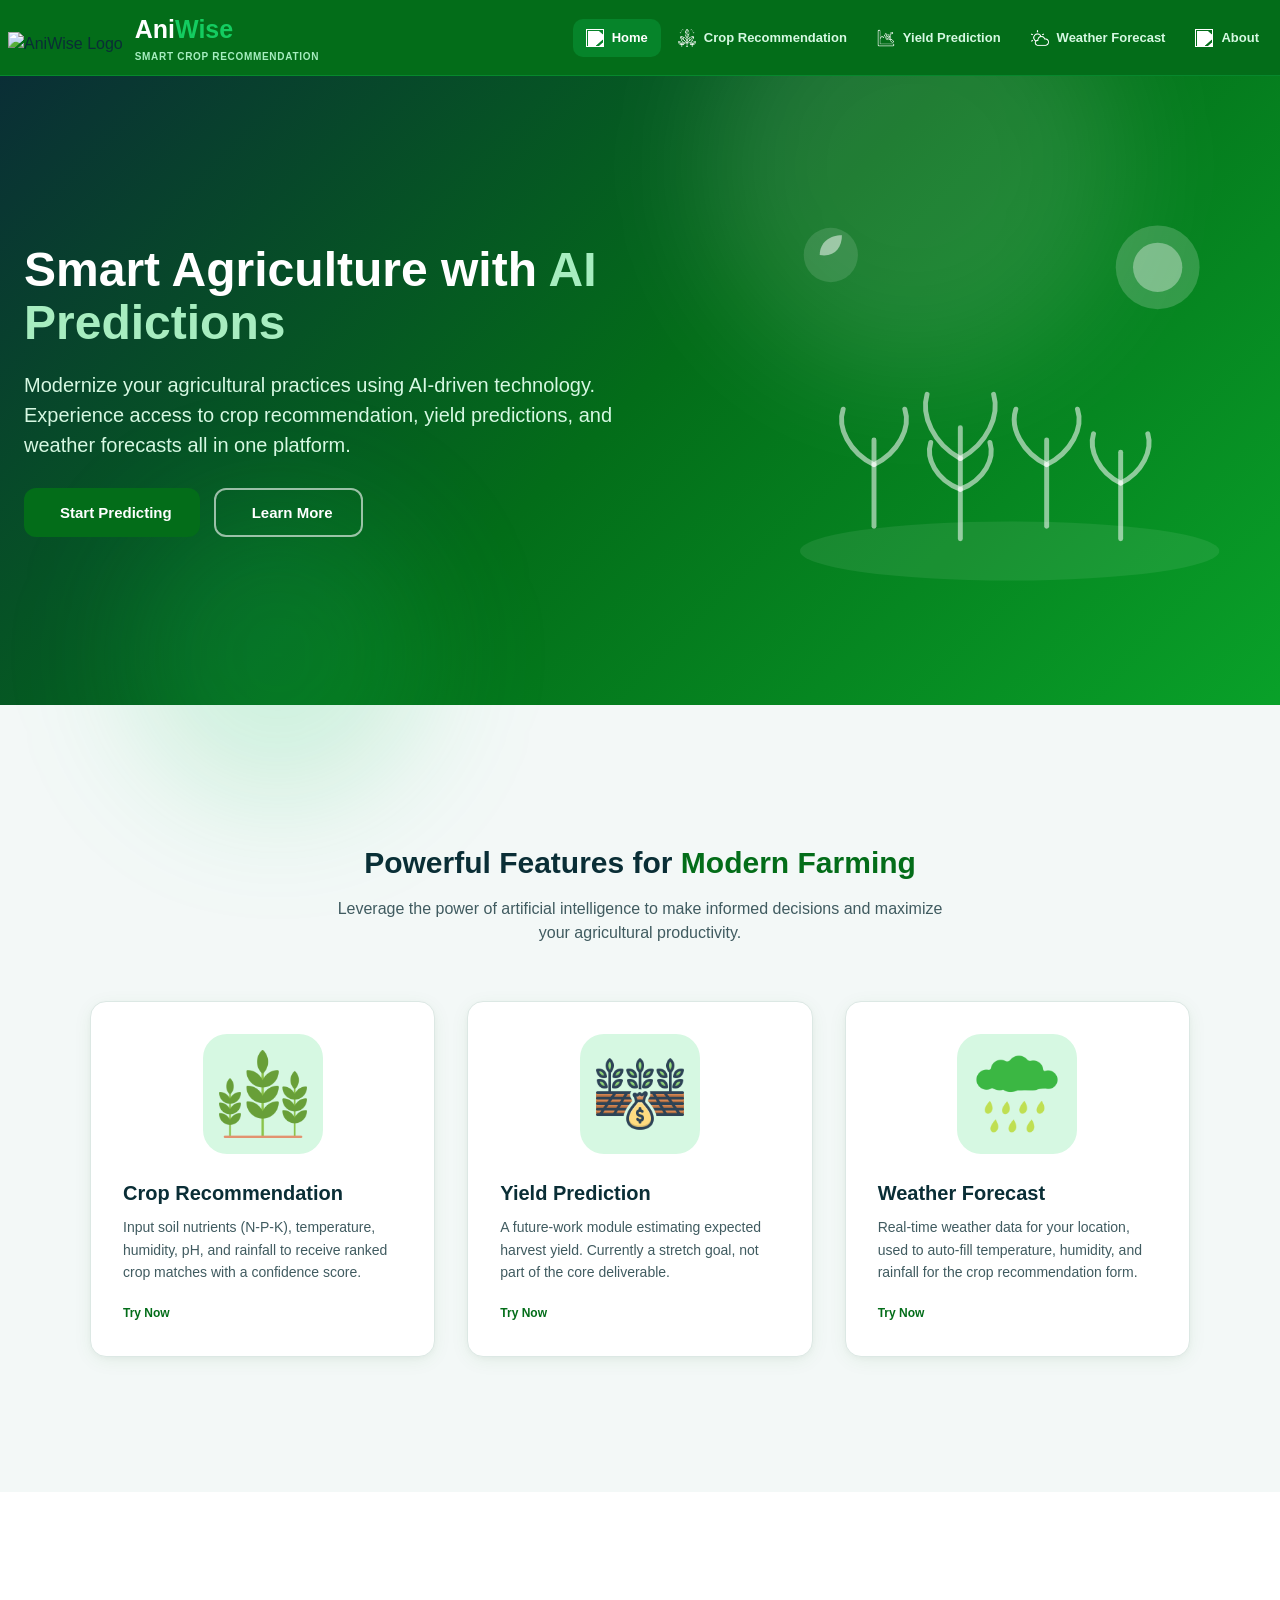
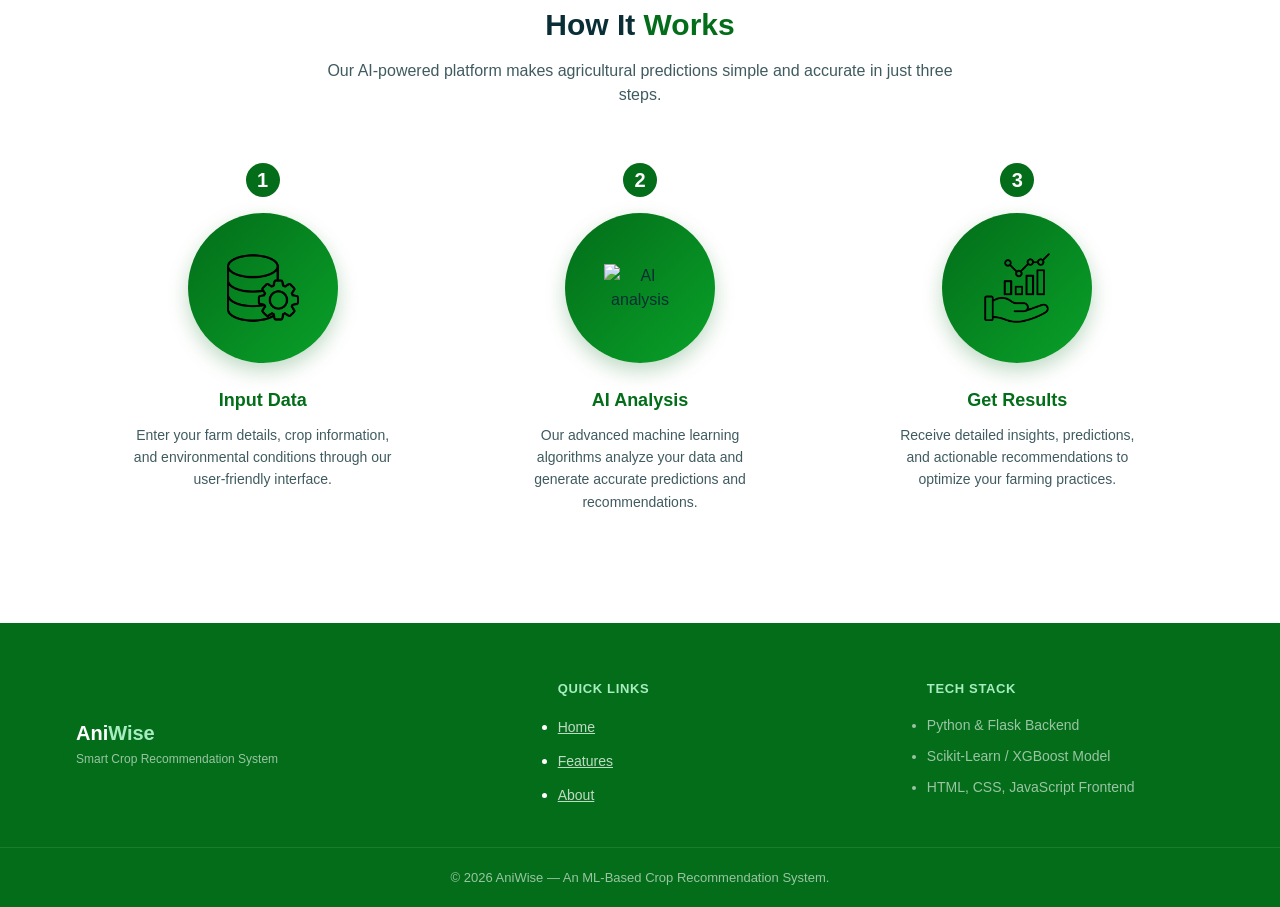
==== html/index.html @ 5aa14421 "added some icons and updated some of the styling and layouts of the application" ====
<!DOCTYPE html>
<html lang="en">

<head>
    <meta charset="UTF-8">
    <meta name="viewport" content="width=device-width, initial-scale=1.0">
    <title>AniWise - Smart Crop Recommendation System</title>

    <!-- Icon Library for leaf, wheat, flask icons etc.-->
    <link rel="stylesheet" href="https://cdnjs.cloudflare.com/ajax/libs/font-awesome/6.4.0/../css/all.min.css">
    <link rel="preconnect" href="https://fonts.googleapis.com">
    <link rel="preconnect" href="https://fonts.gstatic.com" crossorigin>
    <link href="https://fonts.googleapis.com/css2?family=Plus+Jakarta+Sans:wght@400;500;600;700&display=swap"
        rel="stylesheet">

    <!-- CSS Stylesheet -->
    <link rel="stylesheet" href="../css/main.css">
</head>

<body>
    <!-- ============================================
                    HEADER / NAVIGATION
         ============================================ -->
    <header class="site-header">
        <div class="container header-inner">

            <!-- Logo + brand name -->
            <div class="brand">
                <div class="brand-icon">
                    <img src="../images/sprout.png" alt="AniWise Logo">
                </div>
                <div>
                    <span class="brand-name">Ani<span class="brand-accent">Wise</span></span>
                    <span class="brand-tagline">Smart Crop Recommendation</span>
                </div>
            </div>

            <!-- Nav links (desktop) -->
            <nav class="nav-links">
                <button class="nav-btn nav-btn-active"><img src="../images/homepage.png" alt=""> Home</button>
                <a href="crop-recommendation.html" class="nav-btn">
                    <img src="../images/growing-plant.png" alt="">
                    Crop Recommendation
                </a>
                <a href="yield.html" class="nav-btn">
                    <img src="../images/prediction.png" alt="">
                    Yield Prediction
                </a>
                <a href="weather.html" class="nav-btn">
                    <img src="../images/cloudy.png" alt="">
                    Weather Forecast
                </a>
                <a href="about.html" class="nav-btn">
                    <img src="../images/info.png" alt="">
                    About
                </a>
            </nav>

    </header>

    <main>

        <!-- ============================================
     HERO SECTION
     ============================================ -->
        <div class="hero">
            <!-- Decorative glow circles, purely visual, positioned behind content -->
            <div class="hero-glow hero-glow-1"></div>
            <div class="hero-glow hero-glow-2"></div>

            <div class="container hero-inner">

                <!-- Left side: headline + text -->
                <div class="hero-text">

                    <h1 class="hero-title">
                        Smart Agriculture with <span class="hero-title-accent">AI Predictions</span>
                    </h1>
                    <p class="hero-subtitle">
                        Modernize your agricultural practices using AI-driven technology. Experience access to crop
                        recommendation, yield predictions, and weather forecasts all in one platform.
                    </p>
                    <div class="hero-buttons">
                        <button class="btn btn-primary btn-large" onclick="scrollToSection('features-section')">
                            <i class="fa-solid fa-chart-line"></i> Start Predicting
                        </button>
                        <button class="btn btn-outline btn-large" onclick="scrollToSection('about-section')">
                            <i class="fa-solid fa-circle-info"></i> Learn More
                        </button>
                    </div>
                </div>

                <!-- Right side: custom farm illustration (SVG, no image licensing needed) -->
                <div class="hero-illustration">
                    <svg viewBox="0 0 400 340" class="hero-svg" xmlns="http://www.w3.org/2000/svg">
                        <!-- ground -->
                        <ellipse cx="200" cy="300" rx="170" ry="24" fill="rgba(255,255,255,0.08)" />

                        <!-- sun -->
                        <circle cx="320" cy="70" r="34" fill="rgba(255,255,255,0.18)" />
                        <circle cx="320" cy="70" r="20" fill="rgba(255,255,255,0.35)" />

                        <!-- rows of crop leaves -->
                        <g fill="none" stroke="rgba(255,255,255,0.55)" stroke-width="4" stroke-linecap="round">
                            <path d="M90 280 V210" />
                            <path d="M90 230 C70 220 60 200 65 185" />
                            <path d="M90 230 C110 220 120 200 115 185" />

                            <path d="M160 290 V200" />
                            <path d="M160 225 C138 213 128 190 133 173" />
                            <path d="M160 225 C182 213 192 190 187 173" />
                            <path d="M160 250 C140 242 132 225 136 212" />
                            <path d="M160 250 C180 242 188 225 184 212" />

                            <path d="M230 280 V210" />
                            <path d="M230 230 C210 220 200 200 205 185" />
                            <path d="M230 230 C250 220 260 200 255 185" />

                            <path d="M290 290 V220" />
                            <path d="M290 245 C272 236 264 218 268 205" />
                            <path d="M290 245 C308 236 316 218 312 205" />
                        </g>

                        <!-- small leaf badge accent, top left -->
                        <circle cx="55" cy="60" r="22" fill="rgba(255,255,255,0.12)" />
                        <path d="M46 60 C46 50 54 44 64 44 C64 54 58 62 46 60 Z" fill="rgba(255,255,255,0.5)" />
                    </svg>
                </div>

            </div>
        </div>

        <!-- ============================================
             FEATURES SECTION
             ============================================ -->
        <div class="container features-section" id="features-section">

            <div class="section-heading">
                <h2>Powerful Features for <span class="section-heading-accent">Modern Farming</span></h2>
                <p>Leverage the power of artificial intelligence to make informed decisions and maximize your
                    agricultural productivity.</p>
            </div>

            <div class="features-grid features-grid-3">

                <!-- Feature 1 -->
                <div class="feature-card">
                    <div class="feature-icon"><img src="../images/wheat.png" alt="Crop Logo"></div>
                    <h3>Crop Recommendation</h3>
                    <p>Input soil nutrients (N-P-K), temperature, humidity, pH, and rainfall to receive ranked crop
                        matches with a confidence score.</p>
                    <a href="crop-recommendation.html" class="feature-link">
                        Try Now <i class="fa-solid fa-arrow-right"></i>
                    </a>
                </div>

                <!-- Feature 2 -->
                <div class="feature-card">
                    <div class="feature-icon"><img src="../images/farmer.png" alt="Crop Logo"></div>
                    <div class="feature-title-row">
                        <h3>Yield Prediction</h3>
                    </div>
                    <p>A future-work module estimating expected harvest yield. Currently a stretch goal, not part of the
                        core deliverable.</p>
                    <a href="yield.html" class="feature-link">
                        Try Now
                        <i class="fa-solid fa-arrow-right"></i>
                    </a>
                </div>

                <!-- Feature 3 -->
                <div class="feature-card">
                    <div class="feature-icon"><img src="../images/rain.png" alt="Crop Logo"></div>
                    <div class="feature-title-row">
                        <h3>Weather Forecast</h3>
                    </div>
                    <p>Real-time weather data for your location, used to auto-fill temperature, humidity, and rainfall
                        for the crop recommendation form.</p>
                    <a href="weather.html">
                        <span class="feature-link">Try Now <i class="fa-solid fa-arrow-right"></i></span>
                    </a>
                </div>

            </div>
        </div>


        <!-- ============================================
             HOW IT WORKS SECTION
             ============================================ -->

        <section class="about" id="about-section">
            <div class="section-header">
                <h2>How It <span class="section-heading-accent">Works</span></h2>
                <p>Our AI-powered platform makes agricultural predictions simple and accurate in just three steps.</p>

            </div>

            <div class="steps-container">
                <!-- Step 1 -->
                <div class="step-card">
                    <div class="step-number">1</div>
                    <div class="icon-circle">
                        <img src="../images/database.png" alt="Input data">
                    </div>
                    <h3 class="step-title">Input Data</h3>
                    <p class="step-description">Enter your farm details, crop information, and environmental conditions
                        through our user-friendly interface.</p>
                </div>

                <!-- Step 2 -->
                <div class="step-card">
                    <div class="step-number">2</div>
                    <div class="icon-circle">
                        <img src="../images/data.png" alt="AI analysis">
                    </div>
                    <h3 class="step-title">AI Analysis</h3>
                    <p class="step-description">Our advanced machine learning algorithms analyze your data and generate
                        accurate predictions and recommendations.</p>
                </div>

                <!-- Step 3 -->
                <div class="step-card">
                    <div class="step-number">3</div>
                    <div class="icon-circle">
                        <img src="../images/results.png" alt="Results">
                    </div>
                    <h3 class="step-title">Get Results</h3>
                    <p class="step-description">Receive detailed insights, predictions, and actionable recommendations
                        to optimize your farming practices.</p>
                </div>
            </div>
        </section>


        <!-- ============================================
                            FOOTER
     ============================================ -->
        <footer class="site-footer">
            <div class="container footer-inner">

                <div class="footer-brand">
                    <div class="footer-brand-icon"><i class="fa-solid fa-leaf"></i></div>
                    <div>
                        <span class="footer-brand-name">Ani<span class="footer-brand-accent">Wise</span></span>
                        <p class="footer-tagline">Smart Crop Recommendation System</p>
                    </div>
                </div>

                <div class="footer-links-group">
                    <h4>Quick Links</h4>
                    <ul class="footer-links">
                        <li><a href="#">Home</a></li>
                        <li><a href="#" onclick="scrollToSection('features-section')">Features</a></li>
                        <li><a href="#" onclick="scrollToSection('about-section')">About</a></li>
                    </ul>
                </div>

                <div class="footer-links-group">
                    <h4>Tech Stack</h4>
                    <ul class="footer-links footer-links-static">
                        <li>Python & Flask Backend</li>
                        <li>Scikit-Learn / XGBoost Model</li>
                        <li>HTML, CSS, JavaScript Frontend</li>
                    </ul>
                </div>

            </div>

            <div class="footer-bottom">
                <p>&copy; 2026 AniWise — An ML-Based Crop Recommendation System.</p>
            </div>
        </footer>

    </main>

    <script src="../js/script.js"></script>
</body>

</html>
---- css/main.css ----
/* ==========================================================================
   AniWise — Main / Homepage Stylesheet
   Shared styles + Homepage
   ========================================================================== */


/* ==========================================================================
   1. RESET
   ========================================================================== */

* {
    margin: 0;
    padding: 0;
    box-sizing: border-box;
}

html {
    scroll-behavior: smooth;
}

body {
    font-family: -apple-system, "Segoe UI", Roboto, Arial, sans-serif;
    color: var(--color-jet-black);
    background-color: var(--color-surface-muted);
    line-height: 1.5;
}

button {
    font-family: inherit;
    cursor: pointer;
    border: none;
    background: none;
}


/* ==========================================================================
   2. COLOR VARIABLES
   ========================================================================== */

:root {
    /* Brand palette */
    --color-jet-black: #0a2e36;
    --color-primary: #036d19;
    --color-secondary: #14cc60;
    --color-gradient: #09a129;
    --color-highlight: #27fb6b;

    /* Palette-derived surfaces and readable text tones */
    --color-surface: #ffffff;
    --color-surface-soft: #effcf3;
    --color-surface-muted: #f3f8f7;
    --color-primary-soft: #d6f8e2;
    --color-primary-muted: #a7edc0;
    --color-border: #dce8e4;
    --color-text-muted: #63787a;
    --color-text-secondary: #405b60;
    --color-text-strong: #25464d;

    --card-shadow:
        0 4px 20px -2px rgba(3, 109, 25, 0.08),
        0 2px 6px -1px rgba(0, 0, 0, 0.04);
}


/* ==========================================================================
   3. LAYOUT
   ========================================================================== */

.container {
    width: 100%;
    max-width: 1350px;
    margin: 0 auto;
    padding: 0 24px;
}


/* ==========================================================================
   4. HEADER / NAVIGATION
   ========================================================================== */

.site-header {
    position: sticky;
    top: 0;
    z-index: 50;

    background: var(--color-primary);
    backdrop-filter: blur(6px);

    border-bottom: 1px solid rgba(20, 204, 96, 0.28);
}

.header-inner {
    display: flex;
    align-items: center;

    height: 75px;
    padding: 0 8px;
}

.brand {
    display: flex;
    align-items: center;
    gap: 12px;

    cursor: pointer;
}

.brand-static {
    cursor: default;
}



.brand-icon img {
    width: 40px;
    /* adjust size as needed */
    height: 40px;
    margin-top: 12px;
}


.brand-name {
    font-size: 25px;
    font-weight: 775;
    color: white;
}


.brand-accent {
    color: var(--color-secondary);
}

.brand-tagline {
    display: block;

    font-size: 10px;
    text-transform: uppercase;
    font-weight: 700;

    color: var(--color-primary-muted);

    letter-spacing: 0.07em;
}

.nav-links {
    display: flex;
    align-items: center;

    gap: 4px;
    margin-left: auto;

    flex-shrink: 0;
}

.nav-link,
.nav-btn,
nav a {
    display: inline-flex;
    align-items: center;
    gap: 8px;

    padding: 9px 12px;

    white-space: nowrap;
    text-decoration: none;

    color: var(--color-primary-soft);

    font-size: 13px;
    font-weight: 600;

    background: transparent;
    border: 1px solid transparent;
    border-radius: 10px;
}

.nav-btn:hover {
    color: white;

    background-color: rgba(20, 204, 96, 0.18);

    border-color: rgba(39, 251, 107, 0.28);

    transform: translateY(-1px);
}

.nav-link img,
.nav-btn img,
nav a img {
    width: 18px;
    height: 18px;
    object-fit: contain;
    display: block;
    filter: brightness(0) invert(1);
}

.nav-btn i {
    font-size: 14px;
    opacity: 0.85;
}

.nav-btn-active {
    color: white;
    background-color: rgba(20, 204, 96, 0.24);
}


/* ==========================================================================
   5. BUTTONS
   ========================================================================== */

.btn {
    display: inline-flex;
    align-items: center;
    justify-content: center;

    gap: 8px;

    font-weight: 700;
    font-size: 14px;

    padding: 12px 24px;

    border-radius: 12px;

    transition: background-color 0.15s;
}

.btn-primary {
    background-color: var(--color-primary);
    color: white;
}

.btn-primary:hover {
    background-color: var(--color-secondary);
    box-shadow: 0 0 0 3px rgba(39, 251, 107, 0.18);
}

.btn-white {
    background-color: white;
    color: var(--color-jet-black);

    box-shadow: 0 4px 14px rgba(0, 0, 0, 0.15);
}

.btn-white:hover {
    background-color: var(--color-surface-soft);
}

.btn-outline {
    background-color: transparent;
    color: white;

    border: 2px solid rgba(255, 255, 255, 0.6);
}

.btn-outline:hover {
    background-color: rgba(255, 255, 255, 0.1);
    border-color: white;
}

.btn-large {
    padding: 14px 28px;
    font-size: 15px;
}


/* ==========================================================================
   6. HERO SECTION
   ========================================================================== */

.hero {
    position: relative;

    background: linear-gradient(135deg,
            var(--color-jet-black) 0%,
            var(--color-primary) 50%,
            var(--color-gradient) 100%);

    color: white;

    padding: 105px 0;
}

.hero-glow {
    position: absolute;

    border-radius: 50%;

    filter: blur(60px);

    pointer-events: none;
}

.hero-glow-1 {
    width: 420px;
    height: 420px;

    background: rgba(255, 255, 255, 0.12);

    top: -120px;
    left: 55%;
}

.hero-glow-2 {
    width: 300px;
    height: 300px;

    background: rgba(20, 204, 96, 0.16);

    bottom: -100px;
    left: 10%;
}

.hero-inner {
    position: relative;
    z-index: 1;

    display: grid;

    grid-template-columns: 7fr 5fr;

    gap: 48px;

    align-items: center;
}

.hero-badge {
    display: inline-flex;
    align-items: center;
    gap: 8px;

    background: rgba(255, 255, 255, 0.1);

    border: 1px solid rgba(255, 255, 255, 0.2);

    padding: 6px 14px;

    border-radius: 999px;

    font-size: 12px;
    font-weight: 600;

    color: var(--color-primary-muted);

    margin-bottom: 20px;
}

.hero-title {
    font-size: 48px;
    font-weight: 900;

    line-height: 1.1;

    margin-bottom: 20px;
}

.hero-title-accent {
    color: var(--color-primary-muted);
}

.hero-subtitle {
    font-size: 20px;
    font-weight: 300;

    color: var(--color-primary-soft);

    max-width: 600px;

    margin-bottom: 28px;
}

.hero-buttons {
    display: flex;
    gap: 14px;

    flex-wrap: wrap;
}

.hero-illustration {
    display: flex;
    justify-content: center;
}

.hero-svg {
    width: 100%;
    max-width: 560px;
    height: auto;
}

.hero-stats {
    display: grid;

    grid-template-columns: 1fr 1fr;

    gap: 16px;
}

.stat-card {
    background: rgba(255, 255, 255, 0.1);

    border: 1px solid rgba(255, 255, 255, 0.1);

    border-radius: 16px;

    padding: 20px;

    text-align: center;
}

.stat-icon {
    width: 48px;
    height: 48px;

    background: rgba(255, 255, 255, 0.2);

    border-radius: 12px;

    display: flex;
    align-items: center;
    justify-content: center;

    font-size: 22px;

    color: var(--color-primary-muted);

    margin: 0 auto 12px;
}

.stat-number {
    font-size: 24px;
    font-weight: 700;
}

.stat-label {
    font-size: 12px;

    color: var(--color-primary-muted);

    margin-top: 4px;
}


/* ==========================================================================
   7. FEATURES SECTION
   ========================================================================== */

.features-section {
    padding: 135px 24px;
}

.section-heading {
    text-align: center;

    max-width: 640px;

    margin: 0 auto 56px;
}

.section-heading h2 {
    font-size: 30px;
    font-weight: 800;

    color: var(--color-jet-black);
}

.section-heading p {
    margin-top: 12px;

    color: var(--color-text-secondary);
}

.section-heading-accent {
    color: var(--color-primary);
}

.features-grid {
    display: grid;

    gap: 32px;

    margin: 0 auto;
}

.features-grid-3 {
    grid-template-columns: 1fr 1fr 1fr;

    max-width: 1100px;
}

.feature-card {
    background: white;

    padding: 32px;

    border-radius: 16px;

    border: 1px solid var(--color-border);

    box-shadow: var(--card-shadow);

    cursor: pointer;

    transition: transform 0.15s;
}

.feature-card:hover {
    transform: translateY(-4px);
}

/* 1. Make the container bigger and center it horizontally */
.feature-icon {
    width: 120px;
    height: 120px;

    background: var(--color-primary-soft);
    color: var(--color-primary);
    border-radius: 24px;

    display: flex;
    align-items: center;
    justify-content: center;

    margin: 0 auto 24px auto;

    padding: 16px;
    box-sizing: border-box;
}

.feature-icon img {
    width: 100%;
    height: 100%;
    object-fit: contain;
}

.feature-card h3 {
    font-size: 20px;
    font-weight: 700;

    color: var(--color-jet-black);

    margin-bottom: 8px;
}

.feature-title-row {
    display: flex;
    align-items: center;

    gap: 8px;

    margin-bottom: 8px;
}

.feature-title-row h3 {
    margin-bottom: 0;
}

.feature-card p {
    font-size: 14px;

    color: var(--color-text-secondary);

    line-height: 1.6;

    margin-bottom: 16px;
}

.feature-link {
    font-size: 12px;
    font-weight: 700;

    color: var(--color-primary);

    display: inline-flex;
    align-items: center;

    gap: 4px;

    text-decoration: none;
}


/* ==========================================================================
   8. BADGES
   ========================================================================== */

.badge {
    display: inline-block;

    font-size: 10px;
    font-weight: 800;

    text-transform: uppercase;

    letter-spacing: 0.04em;

    padding: 3px 10px;

    border-radius: 999px;
}

.badge-secondary {
    background: var(--color-primary-soft);
    color: var(--color-primary);
}

.badge-muted {
    background: var(--color-surface-soft);
    color: var(--color-primary);
}


/* ==========================================================================
   9. ABOUT / HOW IT WORKS
   ========================================================================== */

.about {
    padding: 110px 24px;

    background-color: white;
}

.about .section-header {
    text-align: center;

    max-width: 640px;

    margin: 0 auto 56px;
}

.about .section-header h2 {
    font-size: 30px;
    font-weight: 800;

    color: var(--color-jet-black);
}

.about .section-header p {
    margin-top: 12px;

    color: var(--color-text-secondary);
}

.steps-container {
    display: grid;

    grid-template-columns: 1fr 1fr 1fr;

    gap: 32px;

    max-width: 1100px;

    margin: 0 auto;
}

.step-card {
    display: flex;

    flex-direction: column;

    align-items: center;

    text-align: center;
}

.step-number {
    width: 34px;
    height: 34px;

    background: var(--color-primary);

    color: white;

    border-radius: 50%;

    display: flex;
    align-items: center;
    justify-content: center;

    font-size: 20px;
    font-weight: 800;

    margin-bottom: 16px;
}

.icon-circle {
    width: 150px;
    height: 150px;

    background: linear-gradient(135deg,
            var(--color-primary) 0%,
            var(--color-gradient) 100%);

    box-shadow: 0 8px 20px rgba(3, 109, 25, 0.25);

    border-radius: 50%;

    display: flex;
    align-items: center;
    justify-content: center;

    margin: 0 auto 24px auto;
    padding: 30px;
    box-sizing: border-box;
    overflow: hidden;
}

.icon-circle img {
    max-width: 80%;
    max-height: 80%;
    object-fit: contain;
    display: block;

}

.step-title {
    font-size: 18px;
    font-weight: 700;

    color: var(--color-primary);

    margin-bottom: 10px;
}

.step-description {
    font-size: 14px;

    color: var(--color-text-secondary);

    line-height: 1.6;

    max-width: 260px;
}


/* ==========================================================================
   10. FOOTER
   ========================================================================== */

.site-footer {
    background: var(--color-primary);
    backdrop-filter: blur(6px);
    color: white;

    padding: 56px 0 0;

}

.footer-inner {
    display: grid;

    grid-template-columns: 1.5fr 1fr 1fr;

    gap: 40px;

    padding-bottom: 40px;
}

.footer-brand {
    display: flex;

    align-items: center;

    gap: 12px;
}

.footer-brand-icon {
    width: 40px;
    height: 40px;

    background: var(--color-primary);

    border-radius: 12px;

    display: flex;
    align-items: center;
    justify-content: center;

    font-size: 18px;

    flex-shrink: 0;
}

.footer-brand-name {
    font-size: 20px;
    font-weight: 800;

    color: white;
}

.footer-brand-accent {
    color: var(--color-primary-muted);
}

.footer-tagline {
    font-size: 12px;

    color: rgba(255, 255, 255, 0.6);

    margin-top: 2px;
}

.footer-links-group h4 {
    font-size: 13px;

    text-transform: uppercase;

    letter-spacing: 0.05em;

    color: var(--color-primary-muted);

    margin-bottom: 16px;
}

.footer-links {
    display: flex;

    flex-direction: column;

    gap: 10px;
}

.footer-links a {
    font-size: 14px;

    color: rgba(255, 255, 255, 0.75);

    transition: color 0.15s;

    cursor: pointer;
}

.footer-links a:hover {
    color: white;
}

.footer-links-static li {
    font-size: 14px;

    color: rgba(255, 255, 255, 0.6);
}

.footer-bottom {
    border-top: 1px solid rgba(255, 255, 255, 0.1);

    padding: 20px 0;

    text-align: center;
}

.footer-bottom p {
    font-size: 13px;

    color: rgba(255, 255, 255, 0.6);
}


/* ==========================================================================
   11. HOMEPAGE RESPONSIVE
   ========================================================================== */
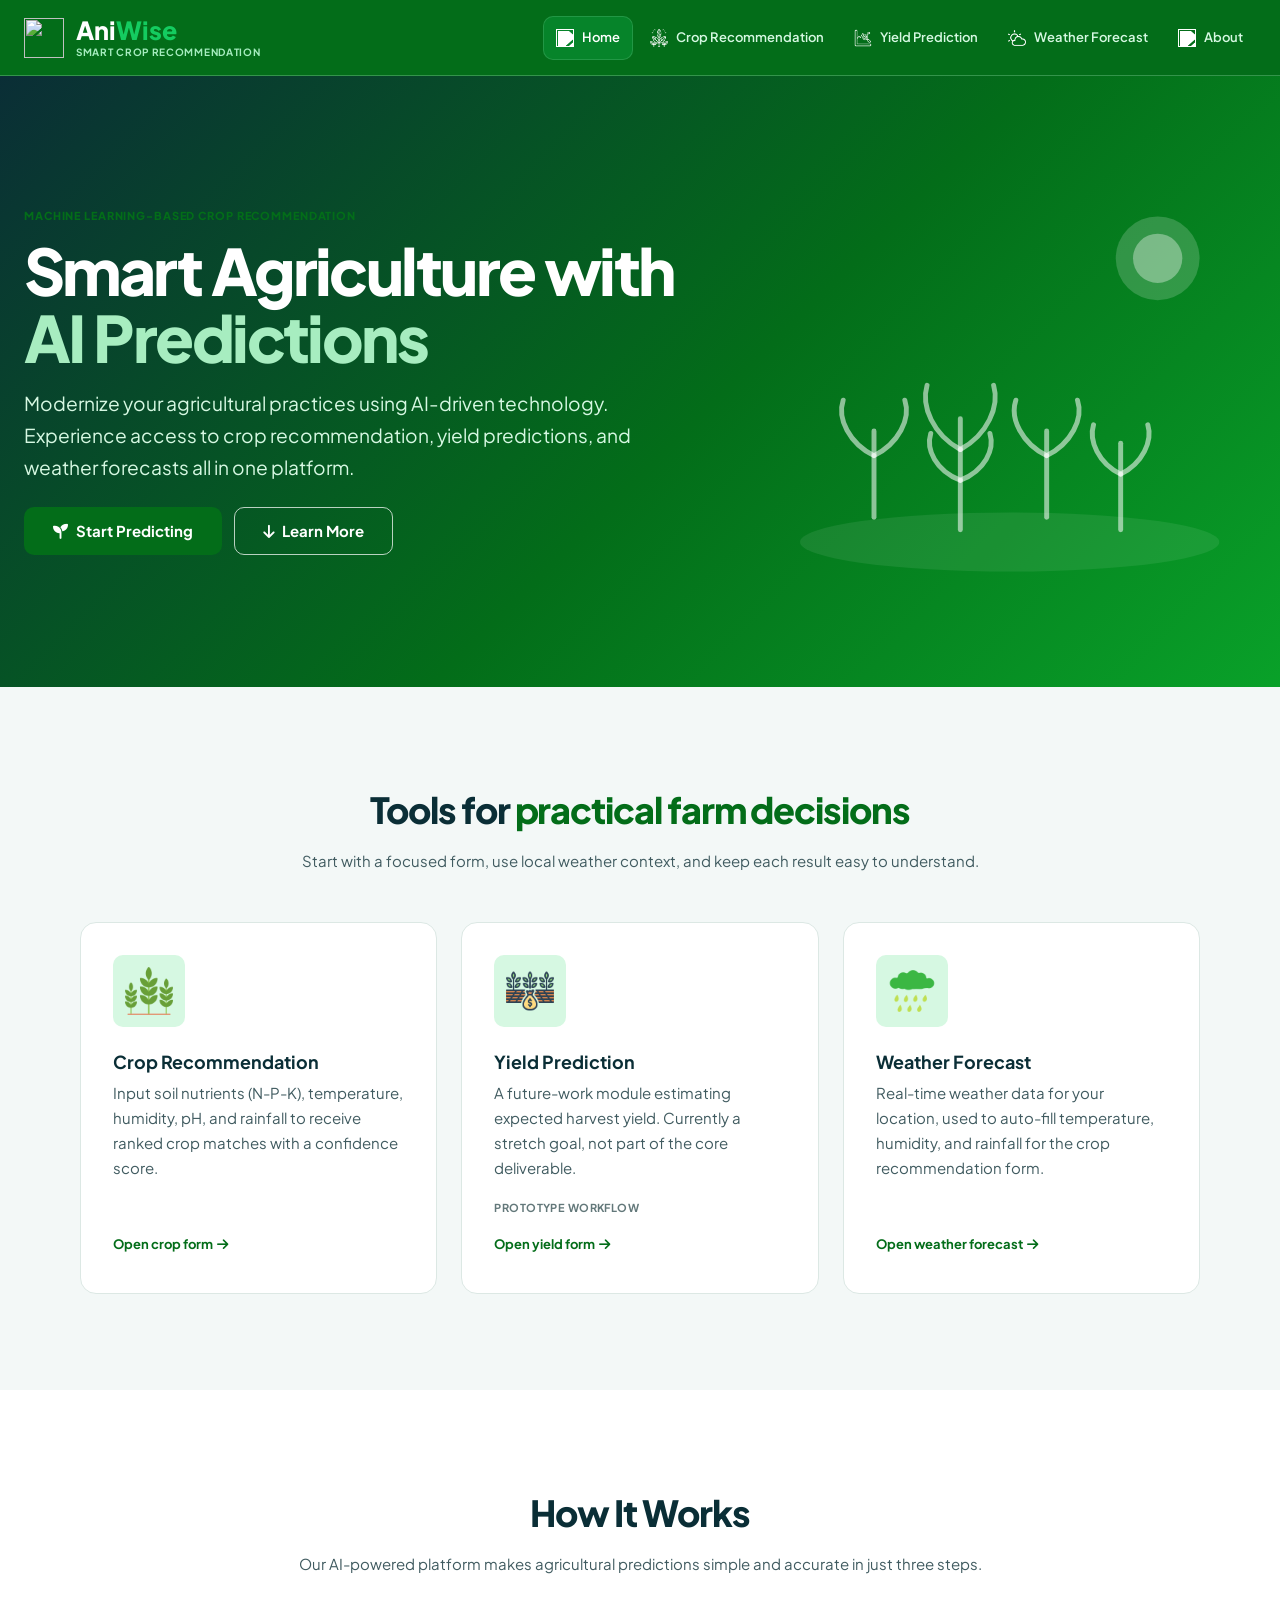
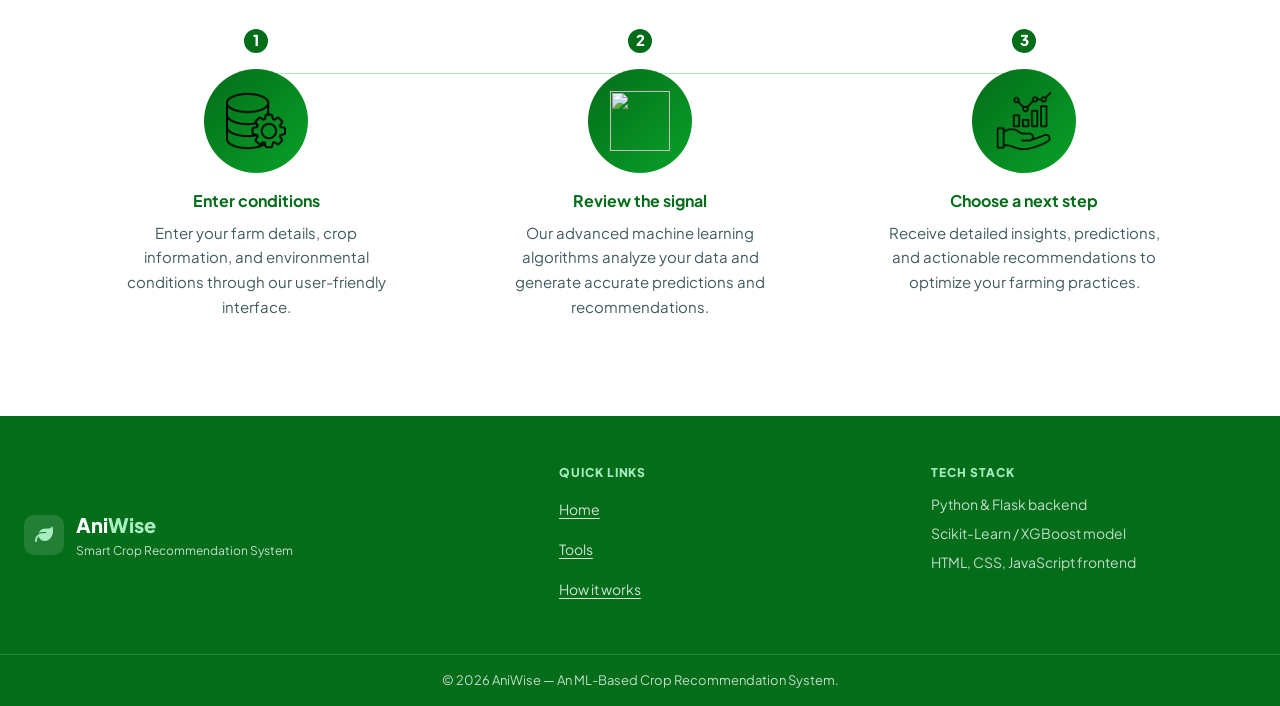
==== commit 38dce72b: "updates for UI styling" ====
--- a/html/index.html
+++ b/html/index.html
@@ -4,277 +4,195 @@
 <head>
     <meta charset="UTF-8">
     <meta name="viewport" content="width=device-width, initial-scale=1.0">
-    <title>AniWise - Smart Crop Recommendation System</title>
+    <title>AniWise — Crop decision support</title>
 
-    <!-- Icon Library for leaf, wheat, flask icons etc.-->
-    <link rel="stylesheet" href="https://cdnjs.cloudflare.com/ajax/libs/font-awesome/6.4.0/../css/all.min.css">
+    <link rel="stylesheet" href="https://cdnjs.cloudflare.com/ajax/libs/font-awesome/6.4.0/css/all.min.css">
     <link rel="preconnect" href="https://fonts.googleapis.com">
     <link rel="preconnect" href="https://fonts.gstatic.com" crossorigin>
-    <link href="https://fonts.googleapis.com/css2?family=Plus+Jakarta+Sans:wght@400;500;600;700&display=swap"
+    <link href="https://fonts.googleapis.com/css2?family=Plus+Jakarta+Sans:wght@400;500;600;700;800&display=swap"
         rel="stylesheet">
-
-    <!-- CSS Stylesheet -->
-    <link rel="stylesheet" href="../css/main.css">
+    <link rel="stylesheet" href="../css/main.css?v=20260910-1552">
 </head>
 
 <body>
-    <!-- ============================================
-                    HEADER / NAVIGATION
-         ============================================ -->
     <header class="site-header">
         <div class="container header-inner">
-
-            <!-- Logo + brand name -->
-            <div class="brand">
-                <div class="brand-icon">
-                    <img src="../images/sprout.png" alt="AniWise Logo">
-                </div>
-                <div>
+            <a class="brand" href="index.html" aria-label="AniWise home">
+                <span class="brand-icon"><img src="../images/sprout.png" alt=""></span>
+                <span>
                     <span class="brand-name">Ani<span class="brand-accent">Wise</span></span>
                     <span class="brand-tagline">Smart Crop Recommendation</span>
-                </div>
-            </div>
+                </span>
+            </a>
 
-            <!-- Nav links (desktop) -->
-            <nav class="nav-links">
-                <button class="nav-btn nav-btn-active"><img src="../images/homepage.png" alt=""> Home</button>
-                <a href="crop-recommendation.html" class="nav-btn">
-                    <img src="../images/growing-plant.png" alt="">
-                    Crop Recommendation
-                </a>
-                <a href="yield.html" class="nav-btn">
-                    <img src="../images/prediction.png" alt="">
-                    Yield Prediction
-                </a>
-                <a href="weather.html" class="nav-btn">
-                    <img src="../images/cloudy.png" alt="">
-                    Weather Forecast
-                </a>
-                <a href="about.html" class="nav-btn">
-                    <img src="../images/info.png" alt="">
-                    About
-                </a>
+            <nav class="nav-links" aria-label="Main navigation">
+                <a href="index.html" class="nav-btn nav-btn-active" aria-current="page"><img
+                        src="../images/homepage.png" alt="">Home</a>
+                <a href="crop-recommendation.html" class="nav-btn"><img src="../images/growing-plant.png" alt="">Crop
+                    Recommendation</a>
+                <a href="yield.html" class="nav-btn"><img src="../images/prediction.png" alt="">Yield Prediction</a>
+                <a href="weather.html" class="nav-btn"><img src="../images/cloudy.png" alt="">Weather Forecast</a>
+                <a href="about.html" class="nav-btn"><img src="../images/info.png" alt="">About</a>
             </nav>
-
+        </div>
     </header>
 
     <main>
-
-        <!-- ============================================
-     HERO SECTION
-     ============================================ -->
-        <div class="hero">
-            <!-- Decorative glow circles, purely visual, positioned behind content -->
-            <div class="hero-glow hero-glow-1"></div>
-            <div class="hero-glow hero-glow-2"></div>
-
+        <section class="hero" aria-labelledby="hero-title">
             <div class="container hero-inner">
-
-                <!-- Left side: headline + text -->
                 <div class="hero-text">
-
-                    <h1 class="hero-title">
-                        Smart Agriculture with <span class="hero-title-accent">AI Predictions</span>
-                    </h1>
-                    <p class="hero-subtitle">
-                        Modernize your agricultural practices using AI-driven technology. Experience access to crop
-                        recommendation, yield predictions, and weather forecasts all in one platform.
-                    </p>
+                    <p class="eyebrow">Machine Learning-Based Crop Recommendation</p>
+                    <h1 class="hero-title" id="hero-title">Smart Agriculture with <span class="hero-title-accent">AI
+                            Predictions</span></h1>
+                    <p class="hero-subtitle">Modernize your agricultural practices using AI-driven technology.
+                        Experience access to crop recommendation, yield predictions, and weather forecasts all in one
+                        platform.</p>
                     <div class="hero-buttons">
-                        <button class="btn btn-primary btn-large" onclick="scrollToSection('features-section')">
-                            <i class="fa-solid fa-chart-line"></i> Start Predicting
-                        </button>
-                        <button class="btn btn-outline btn-large" onclick="scrollToSection('about-section')">
-                            <i class="fa-solid fa-circle-info"></i> Learn More
-                        </button>
+                        <a class="btn btn-primary btn-large" href="#features-section"
+                            onclick="scrollToSection('features-section'); return false;">
+                            <i class="fa-solid fa-seedling" aria-hidden="true"></i> Start Predicting
+                        </a>
+                        <a class="btn btn-outline btn-large" href="#about-section"
+                            onclick="scrollToSection('about-section'); return false;">
+                            <i class="fa-solid fa-arrow-down" aria-hidden="true"></i> Learn More
+                        </a>
                     </div>
                 </div>
 
-                <!-- Right side: custom farm illustration (SVG, no image licensing needed) -->
-                <div class="hero-illustration">
+                <div class="hero-illustration" aria-hidden="true">
                     <svg viewBox="0 0 400 340" class="hero-svg" xmlns="http://www.w3.org/2000/svg">
-                        <!-- ground -->
                         <ellipse cx="200" cy="300" rx="170" ry="24" fill="rgba(255,255,255,0.08)" />
-
-                        <!-- sun -->
                         <circle cx="320" cy="70" r="34" fill="rgba(255,255,255,0.18)" />
                         <circle cx="320" cy="70" r="20" fill="rgba(255,255,255,0.35)" />
-
-                        <!-- rows of crop leaves -->
                         <g fill="none" stroke="rgba(255,255,255,0.55)" stroke-width="4" stroke-linecap="round">
                             <path d="M90 280 V210" />
                             <path d="M90 230 C70 220 60 200 65 185" />
                             <path d="M90 230 C110 220 120 200 115 185" />
-
                             <path d="M160 290 V200" />
                             <path d="M160 225 C138 213 128 190 133 173" />
                             <path d="M160 225 C182 213 192 190 187 173" />
                             <path d="M160 250 C140 242 132 225 136 212" />
                             <path d="M160 250 C180 242 188 225 184 212" />
-
                             <path d="M230 280 V210" />
                             <path d="M230 230 C210 220 200 200 205 185" />
                             <path d="M230 230 C250 220 260 200 255 185" />
-
                             <path d="M290 290 V220" />
                             <path d="M290 245 C272 236 264 218 268 205" />
                             <path d="M290 245 C308 236 316 218 312 205" />
                         </g>
-
-                        <!-- small leaf badge accent, top left -->
-                        <circle cx="55" cy="60" r="22" fill="rgba(255,255,255,0.12)" />
-                        <path d="M46 60 C46 50 54 44 64 44 C64 54 58 62 46 60 Z" fill="rgba(255,255,255,0.5)" />
                     </svg>
-                </div>
-
-            </div>
-        </div>
-
-        <!-- ============================================
-             FEATURES SECTION
-             ============================================ -->
-        <div class="container features-section" id="features-section">
-
-            <div class="section-heading">
-                <h2>Powerful Features for <span class="section-heading-accent">Modern Farming</span></h2>
-                <p>Leverage the power of artificial intelligence to make informed decisions and maximize your
-                    agricultural productivity.</p>
-            </div>
-
-            <div class="features-grid features-grid-3">
-
-                <!-- Feature 1 -->
-                <div class="feature-card">
-                    <div class="feature-icon"><img src="../images/wheat.png" alt="Crop Logo"></div>
-                    <h3>Crop Recommendation</h3>
-                    <p>Input soil nutrients (N-P-K), temperature, humidity, pH, and rainfall to receive ranked crop
-                        matches with a confidence score.</p>
-                    <a href="crop-recommendation.html" class="feature-link">
-                        Try Now <i class="fa-solid fa-arrow-right"></i>
-                    </a>
-                </div>
-
-                <!-- Feature 2 -->
-                <div class="feature-card">
-                    <div class="feature-icon"><img src="../images/farmer.png" alt="Crop Logo"></div>
-                    <div class="feature-title-row">
-                        <h3>Yield Prediction</h3>
-                    </div>
-                    <p>A future-work module estimating expected harvest yield. Currently a stretch goal, not part of the
-                        core deliverable.</p>
-                    <a href="yield.html" class="feature-link">
-                        Try Now
-                        <i class="fa-solid fa-arrow-right"></i>
-                    </a>
-                </div>
-
-                <!-- Feature 3 -->
-                <div class="feature-card">
-                    <div class="feature-icon"><img src="../images/rain.png" alt="Crop Logo"></div>
-                    <div class="feature-title-row">
-                        <h3>Weather Forecast</h3>
-                    </div>
-                    <p>Real-time weather data for your location, used to auto-fill temperature, humidity, and rainfall
-                        for the crop recommendation form.</p>
-                    <a href="weather.html">
-                        <span class="feature-link">Try Now <i class="fa-solid fa-arrow-right"></i></span>
-                    </a>
-                </div>
-
-            </div>
-        </div>
-
-
-        <!-- ============================================
-             HOW IT WORKS SECTION
-             ============================================ -->
-
-        <section class="about" id="about-section">
-            <div class="section-header">
-                <h2>How It <span class="section-heading-accent">Works</span></h2>
-                <p>Our AI-powered platform makes agricultural predictions simple and accurate in just three steps.</p>
-
-            </div>
-
-            <div class="steps-container">
-                <!-- Step 1 -->
-                <div class="step-card">
-                    <div class="step-number">1</div>
-                    <div class="icon-circle">
-                        <img src="../images/database.png" alt="Input data">
-                    </div>
-                    <h3 class="step-title">Input Data</h3>
-                    <p class="step-description">Enter your farm details, crop information, and environmental conditions
-                        through our user-friendly interface.</p>
-                </div>
-
-                <!-- Step 2 -->
-                <div class="step-card">
-                    <div class="step-number">2</div>
-                    <div class="icon-circle">
-                        <img src="../images/data.png" alt="AI analysis">
-                    </div>
-                    <h3 class="step-title">AI Analysis</h3>
-                    <p class="step-description">Our advanced machine learning algorithms analyze your data and generate
-                        accurate predictions and recommendations.</p>
-                </div>
-
-                <!-- Step 3 -->
-                <div class="step-card">
-                    <div class="step-number">3</div>
-                    <div class="icon-circle">
-                        <img src="../images/results.png" alt="Results">
-                    </div>
-                    <h3 class="step-title">Get Results</h3>
-                    <p class="step-description">Receive detailed insights, predictions, and actionable recommendations
-                        to optimize your farming practices.</p>
                 </div>
             </div>
         </section>
 
-
-        <!-- ============================================
-                            FOOTER
-     ============================================ -->
-        <footer class="site-footer">
-            <div class="container footer-inner">
-
-                <div class="footer-brand">
-                    <div class="footer-brand-icon"><i class="fa-solid fa-leaf"></i></div>
-                    <div>
-                        <span class="footer-brand-name">Ani<span class="footer-brand-accent">Wise</span></span>
-                        <p class="footer-tagline">Smart Crop Recommendation System</p>
-                    </div>
-                </div>
-
-                <div class="footer-links-group">
-                    <h4>Quick Links</h4>
-                    <ul class="footer-links">
-                        <li><a href="#">Home</a></li>
-                        <li><a href="#" onclick="scrollToSection('features-section')">Features</a></li>
-                        <li><a href="#" onclick="scrollToSection('about-section')">About</a></li>
-                    </ul>
-                </div>
-
-                <div class="footer-links-group">
-                    <h4>Tech Stack</h4>
-                    <ul class="footer-links footer-links-static">
-                        <li>Python & Flask Backend</li>
-                        <li>Scikit-Learn / XGBoost Model</li>
-                        <li>HTML, CSS, JavaScript Frontend</li>
-                    </ul>
-                </div>
-
+        <section class="container features-section" id="features-section" aria-labelledby="features-heading">
+            <div class="section-heading">
+                <h2 id="features-heading">Tools for <span class="section-heading-accent">practical farm decisions</span>
+                </h2>
+                <p>Start with a focused form, use local weather context, and keep each result easy to understand.</p>
             </div>
 
-            <div class="footer-bottom">
-                <p>&copy; 2026 AniWise — An ML-Based Crop Recommendation System.</p>
+            <div class="features-grid features-grid-3">
+                <article class="feature-card">
+                    <div class="feature-icon"><img src="../images/wheat.png" alt="Crop recommendation illustration">
+                    </div>
+                    <h3>Crop Recommendation</h3>
+                    <p>Input soil nutrients (N-P-K), temperature, humidity, pH, and rainfall to receive ranked crop
+                        matches with a confidence score.</p>
+                    <a href="crop-recommendation.html" class="feature-link">Open crop form <i
+                            class="fa-solid fa-arrow-right" aria-hidden="true"></i></a>
+                </article>
+
+                <article class="feature-card">
+                    <div class="feature-icon"><img src="../images/farmer.png" alt="Yield prediction illustration"></div>
+                    <h3>Yield Prediction</h3>
+                    <p>A future-work module estimating expected harvest yield. Currently a stretch goal, not part of the
+                        core deliverable.</p>
+                    <span class="feature-status">Prototype workflow</span>
+                    <a href="yield.html" class="feature-link">Open yield form <i class="fa-solid fa-arrow-right"
+                            aria-hidden="true"></i></a>
+                </article>
+
+                <article class="feature-card">
+                    <div class="feature-icon"><img src="../images/rain.png" alt="Weather forecast illustration"></div>
+                    <h3>Weather Forecast</h3>
+                    <p>Real-time weather data for your location, used to auto-fill temperature, humidity, and rainfall
+                        for the crop recommendation form.</p>
+                    <a href="weather.html" class="feature-link">Open weather forecast <i class="fa-solid fa-arrow-right"
+                            aria-hidden="true"></i></a>
+                </article>
             </div>
-        </footer>
+        </section>
 
+        <section class="about" id="about-section" aria-labelledby="how-it-works-heading">
+            <div class="section-header">
+                <h2 id="how-it-works-heading">How It Works</h2>
+                <p>Our AI-powered platform makes agricultural predictions simple and accurate in just three steps.</p>
+            </div>
+
+            <div class="steps-container">
+                <article class="step-card">
+                    <div class="step-number">1</div>
+                    <div class="icon-circle"><img src="../images/database.png" alt=""></div>
+                    <h3 class="step-title">Enter conditions</h3>
+                    <p class="step-description">Enter your farm details, crop information, and environmental conditions
+                        through our user-friendly interface.</p>
+                </article>
+
+                <article class="step-card">
+                    <div class="step-number">2</div>
+                    <div class="icon-circle"><img src="../images/data.png" alt=""></div>
+                    <h3 class="step-title">Review the signal</h3>
+                    <p class="step-description">Our advanced machine learning algorithms analyze your data and generate
+                        accurate predictions and recommendations.</p>
+                </article>
+
+                <article class="step-card">
+                    <div class="step-number">3</div>
+                    <div class="icon-circle"><img src="../images/results.png" alt=""></div>
+                    <h3 class="step-title">Choose a next step</h3>
+                    <p class="step-description">Receive detailed insights, predictions, and actionable recommendations
+                        to optimize your farming practices.</p>
+                </article>
+            </div>
+        </section>
     </main>
 
-    <script src="../js/script.js"></script>
+    <footer class="site-footer">
+        <div class="container footer-inner">
+            <div class="footer-brand">
+                <div class="footer-brand-icon"><i class="fa-solid fa-leaf" aria-hidden="true"></i></div>
+                <div>
+                    <span class="footer-brand-name">Ani<span class="footer-brand-accent">Wise</span></span>
+                    <p class="footer-tagline">Smart Crop Recommendation System</p>
+                </div>
+            </div>
+
+            <div class="footer-links-group">
+                <h4>Quick links</h4>
+                <ul class="footer-links">
+                    <li><a href="index.html">Home</a></li>
+                    <li><a href="index.html#features-section">Tools</a></li>
+                    <li><a href="index.html#about-section">How it works</a></li>
+                </ul>
+            </div>
+
+            <div class="footer-links-group">
+                <h4>Tech stack</h4>
+                <ul class="footer-links footer-links-static">
+                    <li>Python &amp; Flask backend</li>
+                    <li>Scikit-Learn / XGBoost model</li>
+                    <li>HTML, CSS, JavaScript frontend</li>
+                </ul>
+            </div>
+        </div>
+
+        <div class="footer-bottom">
+            <p>&copy; 2026 AniWise — An ML-Based Crop Recommendation System.</p>
+        </div>
+    </footer>
+
+    <script src="../js/script.js?v=20260910-1554"></script>
 </body>
 
 </html>
--- a/css/main.css
+++ b/css/main.css
@@ -1,51 +1,9 @@
-/* ==========================================================================
-   AniWise — Main / Homepage Stylesheet
-   Shared styles + Homepage
-   ========================================================================== */
-
-
-/* ==========================================================================
-   1. RESET
-   ========================================================================== */
-
-* {
-    margin: 0;
-    padding: 0;
-    box-sizing: border-box;
-}
-
-html {
-    scroll-behavior: smooth;
-}
-
-body {
-    font-family: -apple-system, "Segoe UI", Roboto, Arial, sans-serif;
-    color: var(--color-jet-black);
-    background-color: var(--color-surface-muted);
-    line-height: 1.5;
-}
-
-button {
-    font-family: inherit;
-    cursor: pointer;
-    border: none;
-    background: none;
-}
-
-
-/* ==========================================================================
-   2. COLOR VARIABLES
-   ========================================================================== */
-
 :root {
-    /* Brand palette */
     --color-jet-black: #0a2e36;
     --color-primary: #036d19;
     --color-secondary: #14cc60;
     --color-gradient: #09a129;
     --color-highlight: #27fb6b;
-
-    /* Palette-derived surfaces and readable text tones */
     --color-surface: #ffffff;
     --color-surface-soft: #effcf3;
     --color-surface-muted: #f3f8f7;
@@ -55,76 +13,170 @@
     --color-text-muted: #63787a;
     --color-text-secondary: #405b60;
     --color-text-strong: #25464d;
-
-    --card-shadow:
-        0 4px 20px -2px rgba(3, 109, 25, 0.08),
-        0 2px 6px -1px rgba(0, 0, 0, 0.04);
-}
-
-
-/* ==========================================================================
-   3. LAYOUT
-   ========================================================================== */
+    --font-body: "Plus Jakarta Sans", -apple-system, BlinkMacSystemFont, "Segoe UI", sans-serif;
+    --space-1: 4px;
+    --space-2: 8px;
+    --space-3: 12px;
+    --space-4: 16px;
+    --space-5: 24px;
+    --space-6: 32px;
+    --space-7: 48px;
+    --control-height: 44px;
+    --radius-control: 10px;
+    --radius-card: 16px;
+    --radius-panel: 20px;
+    --shadow-float: 0 10px 30px rgba(10, 46, 54, 0.14);
+    --focus-ring: 0 0 0 3px rgba(39, 251, 107, 0.34);
+}
+
+* {
+    box-sizing: border-box;
+    margin: 0;
+    padding: 0;
+}
+
+html {
+    scroll-behavior: smooth;
+}
+
+body {
+    overflow-x: hidden;
+    background: var(--color-surface-muted);
+    color: var(--color-jet-black);
+    font-family: var(--font-body);
+    font-size: 15px;
+    line-height: 1.5;
+}
+
+img,
+svg {
+    max-width: 100%;
+}
+
+button,
+input,
+select {
+    font: inherit;
+}
+
+button {
+    cursor: pointer;
+}
+
+button:disabled {
+    cursor: wait;
+    opacity: 0.7;
+}
+
+a {
+    color: inherit;
+}
+
+.eyebrow {
+    margin-bottom: var(--space-3);
+    color: var(--color-primary);
+    font-size: 11px;
+    font-weight: 800;
+    letter-spacing: 0.08em;
+    text-transform: uppercase;
+}
+
+.availability-note {
+    margin-top: var(--space-4);
+    color: var(--color-text-muted);
+    font-size: 12px;
+    line-height: 1.55;
+}
+
+.inline-status {
+    margin-top: var(--space-3);
+    padding: var(--space-3) var(--space-4);
+    border: 1px solid var(--color-border);
+    border-radius: var(--radius-control);
+    font-size: 13px;
+    line-height: 1.5;
+}
+
+.inline-status-info {
+    border-color: var(--color-primary-muted);
+    background: var(--color-surface-soft);
+    color: var(--color-text-strong);
+}
+
+.inline-status[hidden] {
+    display: none;
+}
+
+:where(a, button, input, select):focus-visible {
+    outline: 3px solid var(--color-highlight);
+    outline-offset: 2px;
+    box-shadow: var(--focus-ring);
+}
+
+.sr-only {
+    position: absolute;
+    width: 1px;
+    height: 1px;
+    padding: 0;
+    margin: -1px;
+    overflow: hidden;
+    clip: rect(0, 0, 0, 0);
+    white-space: nowrap;
+    border: 0;
+}
 
 .container {
-    width: 100%;
-    max-width: 1350px;
+    width: min(100%, 1350px);
     margin: 0 auto;
-    padding: 0 24px;
-}
-
-
-/* ==========================================================================
-   4. HEADER / NAVIGATION
-   ========================================================================== */
+    padding-inline: var(--space-5);
+}
 
 .site-header {
     position: sticky;
     top: 0;
     z-index: 50;
-
     background: var(--color-primary);
-    backdrop-filter: blur(6px);
-
-    border-bottom: 1px solid rgba(20, 204, 96, 0.28);
+    border-bottom: 1px solid rgba(167, 237, 192, 0.3);
 }
 
 .header-inner {
     display: flex;
     align-items: center;
-
-    height: 75px;
-    padding: 0 8px;
+    gap: var(--space-5);
+    min-height: 75px;
+    padding-block: var(--space-2);
 }
 
 .brand {
-    display: flex;
-    align-items: center;
-    gap: 12px;
-
-    cursor: pointer;
-}
-
-.brand-static {
-    cursor: default;
-}
-
-
+    display: inline-flex;
+    flex: 0 0 auto;
+    align-items: center;
+    gap: var(--space-3);
+    text-decoration: none;
+}
+
+.brand-icon {
+    display: grid;
+    flex: 0 0 auto;
+    width: 40px;
+    height: 40px;
+    place-items: center;
+}
 
 .brand-icon img {
+    display: block;
     width: 40px;
-    /* adjust size as needed */
     height: 40px;
-    margin-top: 12px;
-}
-
+    object-fit: contain;
+}
 
 .brand-name {
+    display: block;
+    color: var(--color-surface);
     font-size: 25px;
-    font-weight: 775;
-    color: white;
-}
-
+    font-weight: 800;
+    line-height: 1.05;
+}
 
 .brand-accent {
     color: var(--color-secondary);
@@ -132,227 +184,156 @@
 
 .brand-tagline {
     display: block;
-
+    margin-top: 3px;
+    color: var(--color-primary-muted);
     font-size: 10px;
+    font-weight: 700;
+    letter-spacing: 0.07em;
+    line-height: 1.2;
     text-transform: uppercase;
-    font-weight: 700;
-
-    color: var(--color-primary-muted);
-
-    letter-spacing: 0.07em;
 }
 
 .nav-links {
     display: flex;
     align-items: center;
-
-    gap: 4px;
+    justify-content: flex-end;
+    gap: var(--space-1);
+    min-width: 0;
     margin-left: auto;
-
-    flex-shrink: 0;
-}
-
-.nav-link,
-.nav-btn,
-nav a {
+    overflow-x: auto;
+    scrollbar-width: none;
+}
+
+.nav-links::-webkit-scrollbar {
+    display: none;
+}
+
+.nav-btn {
     display: inline-flex;
-    align-items: center;
-    gap: 8px;
-
-    padding: 9px 12px;
-
-    white-space: nowrap;
-    text-decoration: none;
-
+    flex: 0 0 auto;
+    align-items: center;
+    justify-content: center;
+    gap: var(--space-2);
+    min-height: var(--control-height);
+    padding: var(--space-2) var(--space-3);
+    border: 1px solid transparent;
+    border-radius: var(--radius-control);
     color: var(--color-primary-soft);
-
     font-size: 13px;
     font-weight: 600;
-
-    background: transparent;
-    border: 1px solid transparent;
-    border-radius: 10px;
+    text-decoration: none;
+    white-space: nowrap;
+    transition: background-color 160ms ease, color 160ms ease, border-color 160ms ease;
 }
 
 .nav-btn:hover {
-    color: white;
-
-    background-color: rgba(20, 204, 96, 0.18);
-
-    border-color: rgba(39, 251, 107, 0.28);
-
-    transform: translateY(-1px);
-}
-
-.nav-link img,
-.nav-btn img,
-nav a img {
+    border-color: rgba(167, 237, 192, 0.35);
+    background: rgba(20, 204, 96, 0.18);
+    color: var(--color-surface);
+}
+
+.nav-btn-active {
+    border-color: rgba(167, 237, 192, 0.18);
+    background: rgba(20, 204, 96, 0.24);
+    color: var(--color-surface);
+}
+
+.nav-btn img {
+    display: block;
     width: 18px;
     height: 18px;
     object-fit: contain;
-    display: block;
     filter: brightness(0) invert(1);
 }
 
 .nav-btn i {
     font-size: 14px;
-    opacity: 0.85;
-}
-
-.nav-btn-active {
-    color: white;
-    background-color: rgba(20, 204, 96, 0.24);
-}
-
-
-/* ==========================================================================
-   5. BUTTONS
-   ========================================================================== */
+}
 
 .btn {
     display: inline-flex;
     align-items: center;
     justify-content: center;
-
-    gap: 8px;
-
+    gap: var(--space-2);
+    min-height: var(--control-height);
+    padding: var(--space-3) var(--space-5);
+    border: 1px solid transparent;
+    border-radius: var(--radius-control);
+    font-size: 14px;
     font-weight: 700;
-    font-size: 14px;
-
-    padding: 12px 24px;
-
-    border-radius: 12px;
-
-    transition: background-color 0.15s;
+    line-height: 1.2;
+    text-decoration: none;
+    transition: background-color 160ms ease, border-color 160ms ease, color 160ms ease, box-shadow 160ms ease;
 }
 
 .btn-primary {
-    background-color: var(--color-primary);
-    color: white;
+    background: var(--color-primary);
+    color: var(--color-surface);
 }
 
 .btn-primary:hover {
-    background-color: var(--color-secondary);
+    background: var(--color-gradient);
     box-shadow: 0 0 0 3px rgba(39, 251, 107, 0.18);
 }
 
-.btn-white {
-    background-color: white;
-    color: var(--color-jet-black);
-
-    box-shadow: 0 4px 14px rgba(0, 0, 0, 0.15);
-}
-
-.btn-white:hover {
-    background-color: var(--color-surface-soft);
-}
-
 .btn-outline {
-    background-color: transparent;
-    color: white;
-
-    border: 2px solid rgba(255, 255, 255, 0.6);
+    border-color: rgba(255, 255, 255, 0.72);
+    background: transparent;
+    color: var(--color-surface);
 }
 
 .btn-outline:hover {
-    background-color: rgba(255, 255, 255, 0.1);
-    border-color: white;
+    border-color: var(--color-surface);
+    background: rgba(255, 255, 255, 0.1);
+}
+
+.btn-light {
+    background: var(--color-surface);
+    color: var(--color-text-strong);
+}
+
+.btn-light:hover {
+    background: var(--color-primary-soft);
 }
 
 .btn-large {
-    padding: 14px 28px;
+    min-height: 48px;
+    padding-inline: 28px;
     font-size: 15px;
 }
 
-
-/* ==========================================================================
-   6. HERO SECTION
-   ========================================================================== */
+.btn-block {
+    width: 100%;
+}
 
 .hero {
     position: relative;
-
-    background: linear-gradient(135deg,
-            var(--color-jet-black) 0%,
-            var(--color-primary) 50%,
-            var(--color-gradient) 100%);
-
-    color: white;
-
-    padding: 105px 0;
+    overflow: hidden;
+    padding: 96px 0;
+    background: linear-gradient(135deg, var(--color-jet-black) 0%, var(--color-primary) 55%, var(--color-gradient) 100%);
+    color: var(--color-surface);
 }
 
 .hero-glow {
-    position: absolute;
-
-    border-radius: 50%;
-
-    filter: blur(60px);
-
-    pointer-events: none;
-}
-
-.hero-glow-1 {
-    width: 420px;
-    height: 420px;
-
-    background: rgba(255, 255, 255, 0.12);
-
-    top: -120px;
-    left: 55%;
-}
-
-.hero-glow-2 {
-    width: 300px;
-    height: 300px;
-
-    background: rgba(20, 204, 96, 0.16);
-
-    bottom: -100px;
-    left: 10%;
+    display: none;
 }
 
 .hero-inner {
     position: relative;
     z-index: 1;
-
-    display: grid;
-
-    grid-template-columns: 7fr 5fr;
-
-    gap: 48px;
-
-    align-items: center;
-}
-
-.hero-badge {
-    display: inline-flex;
-    align-items: center;
-    gap: 8px;
-
-    background: rgba(255, 255, 255, 0.1);
-
-    border: 1px solid rgba(255, 255, 255, 0.2);
-
-    padding: 6px 14px;
-
-    border-radius: 999px;
-
-    font-size: 12px;
-    font-weight: 600;
-
-    color: var(--color-primary-muted);
-
-    margin-bottom: 20px;
+    display: grid;
+    grid-template-columns: minmax(0, 7fr) minmax(280px, 5fr);
+    gap: var(--space-7);
+    align-items: center;
 }
 
 .hero-title {
-    font-size: 48px;
-    font-weight: 900;
-
-    line-height: 1.1;
-
-    margin-bottom: 20px;
+    max-width: 760px;
+    margin-bottom: var(--space-4);
+    font-size: clamp(2.6rem, 5vw, 4rem);
+    font-weight: 800;
+    letter-spacing: -0.04em;
+    line-height: 1.06;
 }
 
 .hero-title-accent {
@@ -360,21 +341,17 @@
 }
 
 .hero-subtitle {
-    font-size: 20px;
-    font-weight: 300;
-
+    max-width: 650px;
+    margin-bottom: var(--space-5);
     color: var(--color-primary-soft);
-
-    max-width: 600px;
-
-    margin-bottom: 28px;
+    font-size: clamp(1rem, 1.6vw, 1.2rem);
+    line-height: 1.65;
 }
 
 .hero-buttons {
     display: flex;
-    gap: 14px;
-
     flex-wrap: wrap;
+    gap: var(--space-3);
 }
 
 .hero-illustration {
@@ -384,90 +361,34 @@
 
 .hero-svg {
     width: 100%;
-    max-width: 560px;
+    max-width: 520px;
     height: auto;
 }
 
-.hero-stats {
-    display: grid;
-
-    grid-template-columns: 1fr 1fr;
-
-    gap: 16px;
-}
-
-.stat-card {
-    background: rgba(255, 255, 255, 0.1);
-
-    border: 1px solid rgba(255, 255, 255, 0.1);
-
-    border-radius: 16px;
-
-    padding: 20px;
-
+.features-section {
+    padding: 96px var(--space-5);
+}
+
+.section-heading,
+.about .section-header {
+    max-width: 720px;
+    margin: 0 auto var(--space-7);
     text-align: center;
 }
 
-.stat-icon {
-    width: 48px;
-    height: 48px;
-
-    background: rgba(255, 255, 255, 0.2);
-
-    border-radius: 12px;
-
-    display: flex;
-    align-items: center;
-    justify-content: center;
-
-    font-size: 22px;
-
-    color: var(--color-primary-muted);
-
-    margin: 0 auto 12px;
-}
-
-.stat-number {
-    font-size: 24px;
-    font-weight: 700;
-}
-
-.stat-label {
-    font-size: 12px;
-
-    color: var(--color-primary-muted);
-
-    margin-top: 4px;
-}
-
-
-/* ==========================================================================
-   7. FEATURES SECTION
-   ========================================================================== */
-
-.features-section {
-    padding: 135px 24px;
-}
-
-.section-heading {
-    text-align: center;
-
-    max-width: 640px;
-
-    margin: 0 auto 56px;
-}
-
-.section-heading h2 {
-    font-size: 30px;
+.section-heading h2,
+.about .section-header h2 {
+    color: var(--color-jet-black);
+    font-size: clamp(1.8rem, 3vw, 2.25rem);
     font-weight: 800;
-
-    color: var(--color-jet-black);
-}
-
-.section-heading p {
-    margin-top: 12px;
-
+    letter-spacing: -0.03em;
+}
+
+.section-heading p,
+.about .section-header p {
+    margin-top: var(--space-3);
     color: var(--color-text-secondary);
+    line-height: 1.65;
 }
 
 .section-heading-accent {
@@ -476,55 +397,38 @@
 
 .features-grid {
     display: grid;
-
-    gap: 32px;
-
+    gap: var(--space-5);
+    max-width: 1120px;
     margin: 0 auto;
 }
 
 .features-grid-3 {
-    grid-template-columns: 1fr 1fr 1fr;
-
-    max-width: 1100px;
+    grid-template-columns: repeat(3, minmax(0, 1fr));
 }
 
 .feature-card {
-    background: white;
-
-    padding: 32px;
-
-    border-radius: 16px;
-
+    display: flex;
+    flex-direction: column;
+    min-width: 0;
+    padding: var(--space-6);
     border: 1px solid var(--color-border);
-
-    box-shadow: var(--card-shadow);
-
-    cursor: pointer;
-
-    transition: transform 0.15s;
+    border-radius: var(--radius-card);
+    background: var(--color-surface);
 }
 
 .feature-card:hover {
-    transform: translateY(-4px);
-}
-
-/* 1. Make the container bigger and center it horizontally */
+    border-color: var(--color-primary-muted);
+}
+
 .feature-icon {
-    width: 120px;
-    height: 120px;
-
+    display: grid;
+    width: 72px;
+    height: 72px;
+    margin-bottom: var(--space-5);
+    padding: var(--space-3);
+    place-items: center;
+    border-radius: var(--radius-control);
     background: var(--color-primary-soft);
-    color: var(--color-primary);
-    border-radius: 24px;
-
-    display: flex;
-    align-items: center;
-    justify-content: center;
-
-    margin: 0 auto 24px auto;
-
-    padding: 16px;
-    box-sizing: border-box;
 }
 
 .feature-icon img {
@@ -534,258 +438,158 @@
 }
 
 .feature-card h3 {
-    font-size: 20px;
+    margin-bottom: var(--space-2);
+    color: var(--color-jet-black);
+    font-size: 1.12rem;
     font-weight: 700;
-
+    line-height: 1.25;
+}
+
+.feature-card p {
+    margin-bottom: var(--space-5);
+    color: var(--color-text-secondary);
+    line-height: 1.65;
+}
+
+.feature-status {
+    align-self: flex-start;
+    margin: -4px 0 var(--space-3);
+    color: var(--color-text-muted);
+    font-size: 11px;
+    font-weight: 700;
+    letter-spacing: 0.04em;
+    text-transform: uppercase;
+}
+
+.feature-link {
+    display: inline-flex;
+    align-items: center;
+    gap: var(--space-1);
+    min-height: 32px;
+    margin-top: auto;
+    color: var(--color-primary);
+    font-size: 13px;
+    font-weight: 700;
+    text-decoration: none;
+}
+
+.feature-link:hover {
     color: var(--color-jet-black);
-
-    margin-bottom: 8px;
-}
-
-.feature-title-row {
+}
+
+.about {
+    padding: 96px var(--space-5);
+    background: var(--color-surface);
+}
+
+.steps-container {
+    position: relative;
+    display: grid;
+    grid-template-columns: repeat(3, minmax(0, 1fr));
+    gap: var(--space-6);
+    max-width: 1120px;
+    margin: 0 auto;
+}
+
+.steps-container::before {
+    position: absolute;
+    top: 48px;
+    right: 16%;
+    left: 16%;
+    height: 1px;
+    background: var(--color-primary-muted);
+    content: "";
+}
+
+.step-card {
+    position: relative;
+    z-index: 1;
     display: flex;
-    align-items: center;
-
-    gap: 8px;
-
-    margin-bottom: 8px;
-}
-
-.feature-title-row h3 {
-    margin-bottom: 0;
-}
-
-.feature-card p {
-    font-size: 14px;
-
+    flex-direction: column;
+    align-items: center;
+    min-width: 0;
+    text-align: center;
+}
+
+.step-number {
+    display: grid;
+    width: 32px;
+    height: 32px;
+    margin-bottom: var(--space-3);
+    place-items: center;
+    border: 4px solid var(--color-surface);
+    border-radius: 50%;
+    background: var(--color-primary);
+    color: var(--color-surface);
+    font-size: 15px;
+    font-weight: 800;
+}
+
+.icon-circle {
+    display: grid;
+    width: 104px;
+    height: 104px;
+    margin-bottom: var(--space-4);
+    padding: 22px;
+    place-items: center;
+    border-radius: 50%;
+    background: linear-gradient(135deg, var(--color-primary) 0%, var(--color-gradient) 100%);
+}
+
+.icon-circle img {
+    width: 100%;
+    height: 100%;
+    object-fit: contain;
+}
+
+.step-title {
+    margin-bottom: var(--space-2);
+    color: var(--color-primary);
+    font-size: 1rem;
+    font-weight: 700;
+}
+
+.step-description {
+    max-width: 280px;
     color: var(--color-text-secondary);
-
-    line-height: 1.6;
-
-    margin-bottom: 16px;
-}
-
-.feature-link {
-    font-size: 12px;
-    font-weight: 700;
-
-    color: var(--color-primary);
-
-    display: inline-flex;
-    align-items: center;
-
-    gap: 4px;
-
-    text-decoration: none;
-}
-
-
-/* ==========================================================================
-   8. BADGES
-   ========================================================================== */
-
-.badge {
-    display: inline-block;
-
-    font-size: 10px;
-    font-weight: 800;
-
-    text-transform: uppercase;
-
-    letter-spacing: 0.04em;
-
-    padding: 3px 10px;
-
-    border-radius: 999px;
-}
-
-.badge-secondary {
-    background: var(--color-primary-soft);
-    color: var(--color-primary);
-}
-
-.badge-muted {
-    background: var(--color-surface-soft);
-    color: var(--color-primary);
-}
-
-
-/* ==========================================================================
-   9. ABOUT / HOW IT WORKS
-   ========================================================================== */
-
-.about {
-    padding: 110px 24px;
-
-    background-color: white;
-}
-
-.about .section-header {
-    text-align: center;
-
-    max-width: 640px;
-
-    margin: 0 auto 56px;
-}
-
-.about .section-header h2 {
-    font-size: 30px;
-    font-weight: 800;
-
-    color: var(--color-jet-black);
-}
-
-.about .section-header p {
-    margin-top: 12px;
-
-    color: var(--color-text-secondary);
-}
-
-.steps-container {
-    display: grid;
-
-    grid-template-columns: 1fr 1fr 1fr;
-
-    gap: 32px;
-
-    max-width: 1100px;
-
-    margin: 0 auto;
-}
-
-.step-card {
+    line-height: 1.65;
+}
+
+.site-footer {
+    background: var(--color-primary);
+    color: var(--color-surface);
+}
+
+.footer-inner {
+    display: grid;
+    grid-template-columns: 1.5fr 1fr 1fr;
+    gap: var(--space-7);
+    padding-top: var(--space-7);
+    padding-bottom: var(--space-7);
+}
+
+.footer-brand {
     display: flex;
-
-    flex-direction: column;
-
-    align-items: center;
-
-    text-align: center;
-}
-
-.step-number {
-    width: 34px;
-    height: 34px;
-
-    background: var(--color-primary);
-
-    color: white;
-
-    border-radius: 50%;
-
-    display: flex;
-    align-items: center;
-    justify-content: center;
-
+    align-items: center;
+    gap: var(--space-3);
+}
+
+.footer-brand-icon {
+    display: grid;
+    flex: 0 0 auto;
+    width: 40px;
+    height: 40px;
+    place-items: center;
+    border-radius: var(--radius-control);
+    background: rgba(255, 255, 255, 0.12);
+    color: var(--color-primary-muted);
+    font-size: 18px;
+}
+
+.footer-brand-name {
+    color: var(--color-surface);
     font-size: 20px;
     font-weight: 800;
-
-    margin-bottom: 16px;
-}
-
-.icon-circle {
-    width: 150px;
-    height: 150px;
-
-    background: linear-gradient(135deg,
-            var(--color-primary) 0%,
-            var(--color-gradient) 100%);
-
-    box-shadow: 0 8px 20px rgba(3, 109, 25, 0.25);
-
-    border-radius: 50%;
-
-    display: flex;
-    align-items: center;
-    justify-content: center;
-
-    margin: 0 auto 24px auto;
-    padding: 30px;
-    box-sizing: border-box;
-    overflow: hidden;
-}
-
-.icon-circle img {
-    max-width: 80%;
-    max-height: 80%;
-    object-fit: contain;
-    display: block;
-
-}
-
-.step-title {
-    font-size: 18px;
-    font-weight: 700;
-
-    color: var(--color-primary);
-
-    margin-bottom: 10px;
-}
-
-.step-description {
-    font-size: 14px;
-
-    color: var(--color-text-secondary);
-
-    line-height: 1.6;
-
-    max-width: 260px;
-}
-
-
-/* ==========================================================================
-   10. FOOTER
-   ========================================================================== */
-
-.site-footer {
-    background: var(--color-primary);
-    backdrop-filter: blur(6px);
-    color: white;
-
-    padding: 56px 0 0;
-
-}
-
-.footer-inner {
-    display: grid;
-
-    grid-template-columns: 1.5fr 1fr 1fr;
-
-    gap: 40px;
-
-    padding-bottom: 40px;
-}
-
-.footer-brand {
-    display: flex;
-
-    align-items: center;
-
-    gap: 12px;
-}
-
-.footer-brand-icon {
-    width: 40px;
-    height: 40px;
-
-    background: var(--color-primary);
-
-    border-radius: 12px;
-
-    display: flex;
-    align-items: center;
-    justify-content: center;
-
-    font-size: 18px;
-
-    flex-shrink: 0;
-}
-
-.footer-brand-name {
-    font-size: 20px;
-    font-weight: 800;
-
-    color: white;
 }
 
 .footer-brand-accent {
@@ -793,68 +597,155 @@
 }
 
 .footer-tagline {
+    margin-top: 2px;
+    color: rgba(255, 255, 255, 0.78);
     font-size: 12px;
-
-    color: rgba(255, 255, 255, 0.6);
-
-    margin-top: 2px;
 }
 
 .footer-links-group h4 {
-    font-size: 13px;
-
+    margin-bottom: var(--space-3);
+    color: var(--color-primary-muted);
+    font-size: 12px;
+    font-weight: 800;
+    letter-spacing: 0.08em;
     text-transform: uppercase;
-
-    letter-spacing: 0.05em;
-
-    color: var(--color-primary-muted);
-
-    margin-bottom: 16px;
 }
 
 .footer-links {
     display: flex;
-
     flex-direction: column;
-
-    gap: 10px;
+    gap: var(--space-2);
+    padding: 0;
+    list-style: none;
 }
 
 .footer-links a {
+    display: inline-flex;
+    min-height: 32px;
+    align-items: center;
+    color: rgba(255, 255, 255, 0.82);
     font-size: 14px;
-
-    color: rgba(255, 255, 255, 0.75);
-
-    transition: color 0.15s;
-
-    cursor: pointer;
+    text-decoration: underline;
+    text-underline-offset: 3px;
 }
 
 .footer-links a:hover {
-    color: white;
+    color: var(--color-surface);
 }
 
 .footer-links-static li {
+    color: rgba(255, 255, 255, 0.76);
     font-size: 14px;
-
-    color: rgba(255, 255, 255, 0.6);
 }
 
 .footer-bottom {
-    border-top: 1px solid rgba(255, 255, 255, 0.1);
-
-    padding: 20px 0;
-
+    padding: var(--space-4) var(--space-5);
+    border-top: 1px solid rgba(255, 255, 255, 0.16);
     text-align: center;
 }
 
 .footer-bottom p {
+    color: rgba(255, 255, 255, 0.76);
     font-size: 13px;
-
-    color: rgba(255, 255, 255, 0.6);
-}
-
-
-/* ==========================================================================
-   11. HOMEPAGE RESPONSIVE
-   ========================================================================== */+}
+
+@media (max-width: 980px) {
+    .header-inner {
+        flex-wrap: wrap;
+        gap: var(--space-2) var(--space-4);
+        padding-block: var(--space-3);
+    }
+
+    .nav-links {
+        flex: 1 1 100%;
+        justify-content: flex-start;
+        width: 100%;
+        margin-left: 0;
+        padding-bottom: 2px;
+    }
+}
+
+@media (max-width: 760px) {
+    .container {
+        padding-inline: var(--space-4);
+    }
+
+    .hero {
+        padding: 72px 0;
+    }
+
+    .hero-inner,
+    .features-grid-3,
+    .steps-container,
+    .footer-inner {
+        grid-template-columns: 1fr;
+    }
+
+    .hero-illustration {
+        order: -1;
+    }
+
+    .hero-svg {
+        max-width: 380px;
+    }
+
+    .features-section,
+    .about {
+        padding: 72px var(--space-4);
+    }
+
+    .steps-container {
+        gap: var(--space-7);
+    }
+
+    .steps-container::before {
+        top: 32px;
+        right: auto;
+        bottom: 32px;
+        left: 50%;
+        width: 1px;
+        height: auto;
+    }
+
+    .footer-inner {
+        gap: var(--space-6);
+    }
+}
+
+@media (max-width: 480px) {
+    .brand-name {
+        font-size: 22px;
+    }
+
+    .brand-tagline {
+        font-size: 9px;
+    }
+
+    .nav-btn {
+        font-size: 12px;
+    }
+
+    .hero-buttons {
+        flex-direction: column;
+        align-items: stretch;
+    }
+
+    .btn-large {
+        width: 100%;
+    }
+}
+
+@media (prefers-reduced-motion: reduce) {
+    html {
+        scroll-behavior: auto;
+    }
+
+    *,
+    *::before,
+    *::after {
+        scroll-behavior: auto !important;
+        transition-duration: 0.01ms !important;
+        animation-duration: 0.01ms !important;
+        animation-iteration-count: 1 !important;
+    }
+}
